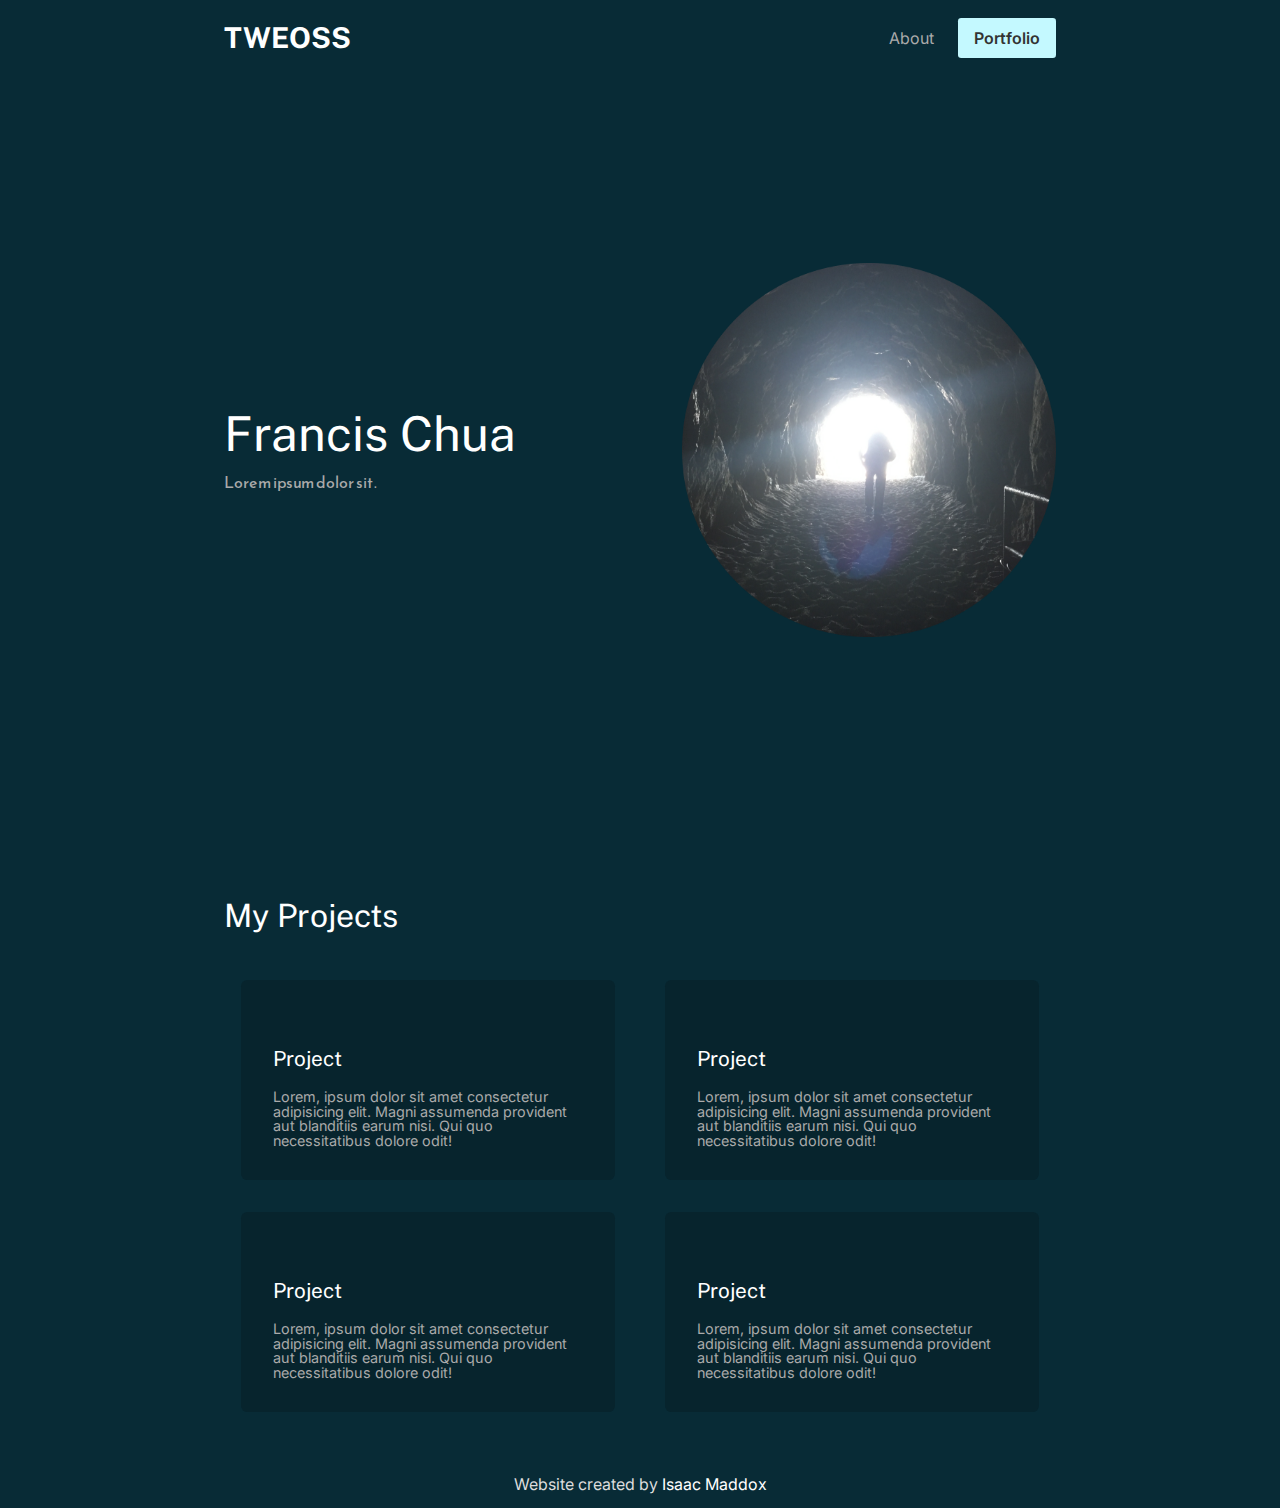
==== portfolio/index.html @ 725a57e7 "Add portfolio (2)" ====
<!DOCTYPE html>
<html lang="en">

<head>
    <meta charset="UTF-8">
    <meta http-equiv="X-UA-Compatible" content="IE=edge">
    <meta name="viewport" content="width=device-width, initial-scale=1.0">
    <link rel="stylesheet" href="../styles.css" type="text/css">
    <script src="https://code.jquery.com/jquery-3.1.0.js"></script>
    <script src="scripts.js"></script>
    <title>Projects - Tweoss</title>
</head>

<body>
    <nav class="nav">
        <div class="nav-wrapper">
            <a href="#" class="nav__name">TWEOSS</a>
            <ul class="nav__links">
                <li><a href="../about/">About</a></li>
                <li><a href="#" class="nav__link-highlight">Portfolio</a></li>
            </ul>
        </div>
    </nav>
    <header class="hero">
        <div class="header__content">
            <span>
                <h1 class="hero__name">Francis Chua</h1>
                <div class="hero__text">Lorem ipsum dolor sit.</div>
            </span>
            <img src="../media/header.png" alt="Francis Chua" class="hero__img">
        </div>
    </header>
    <section class="section section--projects">
        <h2>My Projects</h2>
        <div class="layout layout--two-col">
            <div class="col">
                <div class="card">
                    <img src="../media/ex2.jpg" alt="">
                    <div class="card__title">Project</div>
                    <div class="card__description">Lorem, ipsum dolor sit amet consectetur adipisicing elit. Magni
                        assumenda provident aut blanditiis earum nisi. Qui quo necessitatibus dolore odit!</div>
                </div>
                <div class="card">
                    <img src="../media/ex2.jpg" alt="">
                    <div class="card__title">Project</div>
                    <div class="card__description">Lorem, ipsum dolor sit amet consectetur adipisicing elit. Magni
                        assumenda provident aut blanditiis earum nisi. Qui quo necessitatibus dolore odit!</div>
                </div>
            </div>
            <div class="col">
                <div class="card">
                    <img src="../media/ex.jpg" alt="">
                    <div class="card__title">Project</div>
                    <div class="card__description">Lorem, ipsum dolor sit amet consectetur adipisicing elit. Magni
                        assumenda provident aut blanditiis earum nisi. Qui quo necessitatibus dolore odit!</div>
                </div>
                <div class="card">
                    <img src="../media/ex.jpg" alt="">
                    <div class="card__title">Project</div>
                    <div class="card__description">Lorem, ipsum dolor sit amet consectetur adipisicing elit. Magni
                        assumenda provident aut blanditiis earum nisi. Qui quo necessitatibus dolore odit!</div>
                </div>
            </div>
        </div>
    </section>
    <footer class="footer">
        <p>Website created by <a href="http://isaacmaddox.net">Isaac Maddox</a></p>
    </footer>
</body>

</html>
---- styles.css ----
@import"https://fonts.googleapis.com/css2?family=Inter:wght@100..900&family=Public+Sans:ital,wght@0,100..1,900&family=Reem+Kufi:wght@400..700&display=swap";@import"reset.css";body,html{width:100%;height:100%;background:#082b36}nav.nav{padding:1.5rem 0;position:fixed;width:100%;left:50%;transform:translateX(-50%);background:#082b36}nav.nav .nav-wrapper{width:clamp(300px, 65%, 1000px);display:flex;justify-content:space-between;align-items:center;margin:0 auto}nav.nav a.nav__name{color:#fff;font-family:"Public Sans","Reem Kufi","Inter",Arial,sans-serif;font-size:clamp(20px, 1vw + 1rem, 50px);font-weight:700}nav.nav ul.nav__links{display:flex;gap:1.5rem}nav.nav ul.nav__links li>a{color:#aaa;font-family:"Inter","Reem Kufi",Arial,sans-serif;font-weight:400}nav.nav ul.nav__links li>a:hover{color:#fff}nav.nav ul.nav__links li>a.nav__link-highlight{background:#c4f9ff;padding:.65rem 1rem;color:#333;font-weight:600;border-radius:.2rem}header.hero{height:100%;width:100%;display:flex;align-items:center;justify-content:center}header.hero .header__content{width:clamp(300px, 65%, 1000px);margin:0 auto;display:flex;justify-content:center;align-items:center;flex-wrap:wrap}header.hero .header__content span{color:#fff;margin-right:auto}header.hero .header__content .hero__name{font-family:"Public Sans","Reem Kufi","Inter",Arial,sans-serif;font-size:clamp(32px, 3vw + 1rem, 3rem);margin-bottom:1rem}header.hero .header__content .hero__text{font-family:"Reem Kufi","Public Sans","Inter",Arial,sans-serif;color:#aaa}header.hero .header__content .hero__img{min-width:200px;max-width:45%;aspect-ratio:1/1;margin-left:auto}.section{width:clamp(300px, 65%, 1000px);margin:0 auto 3rem;height:-webkit-max-content;height:-moz-max-content;height:max-content}.section h2{font-family:"Public Sans","Reem Kufi","Inter",Arial,sans-serif;font-size:clamp(28px, 2vw + 1rem, 2rem);color:#fff;margin-bottom:3rem}.section p{font-family:"Inter","Reem Kufi",Arial,sans-serif;color:#ddd;line-height:160%}.section img{min-width:200px;max-width:45%;aspect-ratio:1}.section.section--hasImage{display:flex;align-items:center;gap:3rem}.section.section--hasImage img{min-width:35%}.layout.layout--two-col{display:flex;flex-wrap:wrap;justify-content:space-around;gap:1rem}.layout.layout--two-col .col{width:clamp(250px, 45%, 100%)}.card{padding:2rem;background:#07242d;border-radius:.4rem;width:calc(100% - 4rem);margin-bottom:2rem}.card img{min-width:100%;aspect-ratio:unset}.card .card__title{font-family:"Public Sans","Reem Kufi","Inter",Arial,sans-serif;font-size:1.3rem;color:#fff;margin:1.3rem 0}.card .card__description{font-family:"Inter","Reem Kufi",Arial,sans-serif;color:#aaa;font-size:.9rem}.card:last-of-type{margin-bottom:0}@media(max-width: 816px){header.hero .header__content{justify-content:center;flex-wrap:wrap;gap:1rem 3rem}header.hero .header__content span,header.hero .header__content .hero__img{margin:0}header.hero .header__content .hero__text{text-align:center}header.hero .header__content .hero__img{max-width:75%}.section.section--hasImage{display:block}.section.section--hasImage p,.section.section--hasImage img{min-width:75%;display:block;margin:0 auto}.section.section--hasImage img{margin-top:3rem}}footer{padding:1rem 0;text-align:center;font-family:"Inter","Reem Kufi",Arial,sans-serif;color:#ddd}footer a{font-family:"Inter","Reem Kufi",Arial,sans-serif;color:#fff}
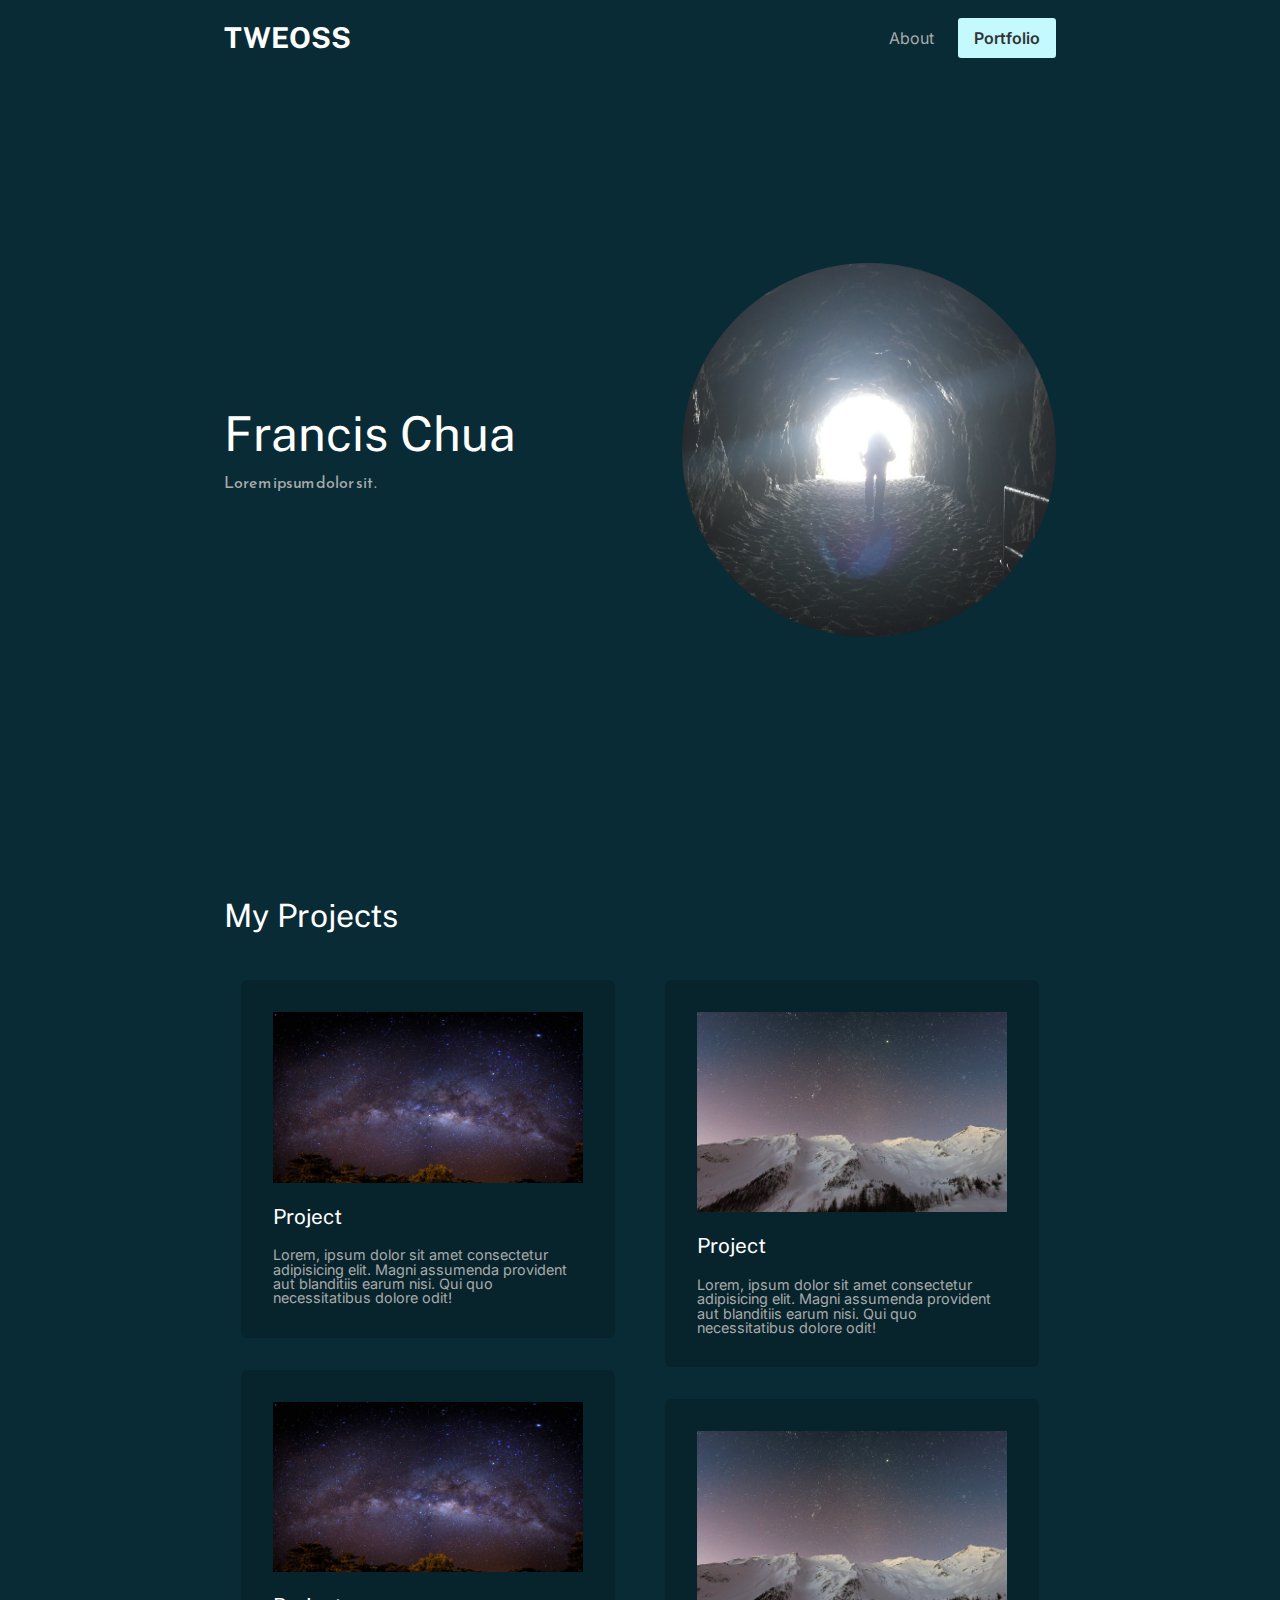
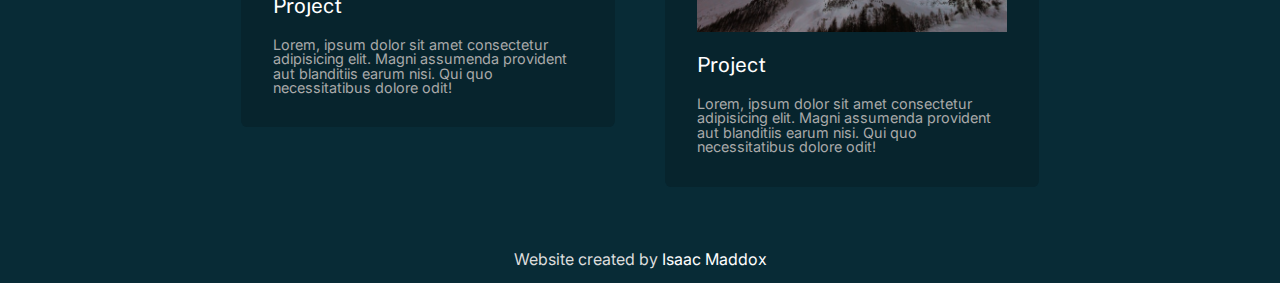
==== commit b5555327: "Add cards, modals" ====
--- a/portfolio/index.html
+++ b/portfolio/index.html
@@ -14,7 +14,7 @@
 <body>
     <nav class="nav">
         <div class="nav-wrapper">
-            <a href="#" class="nav__name">TWEOSS</a>
+            <a href="../" class="nav__name">TWEOSS</a>
             <ul class="nav__links">
                 <li><a href="../about/">About</a></li>
                 <li><a href="#" class="nav__link-highlight">Portfolio</a></li>
@@ -30,17 +30,32 @@
             <img src="../media/header.png" alt="Francis Chua" class="hero__img">
         </div>
     </header>
+    <div class="modal-backdrop"></div>
+    <div class="modal" id="modal-one">
+        <img src="../media/ex.jpg" alt="">
+        <h2>Project</h2>
+        <p>Lorem ipsum dolor, sit amet consectetur adipisicing elit. Corrupti hic molestiae sed placeat? Sint iure
+            voluptas eum, nisi culpa quas ut laboriosam harum nam qui.</p>
+        <a href="http://project.com">View Project</a>
+    </div>
+    <div class="modal" id="modal-two">
+        <img src="../media/ex2.jpg" alt="">
+        <h2>Project</h2>
+        <p>Lorem ipsum dolor, sit amet consectetur adipisicing elit. Corrupti hic molestiae sed placeat? Sint iure
+            voluptas eum, nisi culpa quas ut laboriosam harum nam qui.</p>
+        <a href="http://project.com">View Project</a>
+    </div>
     <section class="section section--projects">
         <h2>My Projects</h2>
         <div class="layout layout--two-col">
             <div class="col">
-                <div class="card">
+                <div class="card" data-modal="modal-two">
                     <img src="../media/ex2.jpg" alt="">
                     <div class="card__title">Project</div>
                     <div class="card__description">Lorem, ipsum dolor sit amet consectetur adipisicing elit. Magni
                         assumenda provident aut blanditiis earum nisi. Qui quo necessitatibus dolore odit!</div>
                 </div>
-                <div class="card">
+                <div class="card" data-modal="modal-two">
                     <img src="../media/ex2.jpg" alt="">
                     <div class="card__title">Project</div>
                     <div class="card__description">Lorem, ipsum dolor sit amet consectetur adipisicing elit. Magni
@@ -48,13 +63,13 @@
                 </div>
             </div>
             <div class="col">
-                <div class="card">
+                <div class="card" data-modal="modal-one">
                     <img src="../media/ex.jpg" alt="">
                     <div class="card__title">Project</div>
                     <div class="card__description">Lorem, ipsum dolor sit amet consectetur adipisicing elit. Magni
                         assumenda provident aut blanditiis earum nisi. Qui quo necessitatibus dolore odit!</div>
                 </div>
-                <div class="card">
+                <div class="card" data-modal="modal-one">
                     <img src="../media/ex.jpg" alt="">
                     <div class="card__title">Project</div>
                     <div class="card__description">Lorem, ipsum dolor sit amet consectetur adipisicing elit. Magni
--- a/styles.css
+++ b/styles.css
@@ -1 +1 @@
-@import"https://fonts.googleapis.com/css2?family=Inter:wght@100..900&family=Public+Sans:ital,wght@0,100..1,900&family=Reem+Kufi:wght@400..700&display=swap";@import"reset.css";body,html{width:100%;height:100%;background:#082b36}nav.nav{padding:1.5rem 0;position:fixed;width:100%;left:50%;transform:translateX(-50%);background:#082b36}nav.nav .nav-wrapper{width:clamp(300px, 65%, 1000px);display:flex;justify-content:space-between;align-items:center;margin:0 auto}nav.nav a.nav__name{color:#fff;font-family:"Public Sans","Reem Kufi","Inter",Arial,sans-serif;font-size:clamp(20px, 1vw + 1rem, 50px);font-weight:700}nav.nav ul.nav__links{display:flex;gap:1.5rem}nav.nav ul.nav__links li>a{color:#aaa;font-family:"Inter","Reem Kufi",Arial,sans-serif;font-weight:400}nav.nav ul.nav__links li>a:hover{color:#fff}nav.nav ul.nav__links li>a.nav__link-highlight{background:#c4f9ff;padding:.65rem 1rem;color:#333;font-weight:600;border-radius:.2rem}header.hero{height:100%;width:100%;display:flex;align-items:center;justify-content:center}header.hero .header__content{width:clamp(300px, 65%, 1000px);margin:0 auto;display:flex;justify-content:center;align-items:center;flex-wrap:wrap}header.hero .header__content span{color:#fff;margin-right:auto}header.hero .header__content .hero__name{font-family:"Public Sans","Reem Kufi","Inter",Arial,sans-serif;font-size:clamp(32px, 3vw + 1rem, 3rem);margin-bottom:1rem}header.hero .header__content .hero__text{font-family:"Reem Kufi","Public Sans","Inter",Arial,sans-serif;color:#aaa}header.hero .header__content .hero__img{min-width:200px;max-width:45%;aspect-ratio:1/1;margin-left:auto}.section{width:clamp(300px, 65%, 1000px);margin:0 auto 3rem;height:-webkit-max-content;height:-moz-max-content;height:max-content}.section h2{font-family:"Public Sans","Reem Kufi","Inter",Arial,sans-serif;font-size:clamp(28px, 2vw + 1rem, 2rem);color:#fff;margin-bottom:3rem}.section p{font-family:"Inter","Reem Kufi",Arial,sans-serif;color:#ddd;line-height:160%}.section img{min-width:200px;max-width:45%;aspect-ratio:1}.section.section--hasImage{display:flex;align-items:center;gap:3rem}.section.section--hasImage img{min-width:35%}.layout.layout--two-col{display:flex;flex-wrap:wrap;justify-content:space-around;gap:1rem}.layout.layout--two-col .col{width:clamp(250px, 45%, 100%)}.card{padding:2rem;background:#07242d;border-radius:.4rem;width:calc(100% - 4rem);margin-bottom:2rem}.card img{min-width:100%;aspect-ratio:unset}.card .card__title{font-family:"Public Sans","Reem Kufi","Inter",Arial,sans-serif;font-size:1.3rem;color:#fff;margin:1.3rem 0}.card .card__description{font-family:"Inter","Reem Kufi",Arial,sans-serif;color:#aaa;font-size:.9rem}.card:last-of-type{margin-bottom:0}@media(max-width: 816px){header.hero .header__content{justify-content:center;flex-wrap:wrap;gap:1rem 3rem}header.hero .header__content span,header.hero .header__content .hero__img{margin:0}header.hero .header__content .hero__text{text-align:center}header.hero .header__content .hero__img{max-width:75%}.section.section--hasImage{display:block}.section.section--hasImage p,.section.section--hasImage img{min-width:75%;display:block;margin:0 auto}.section.section--hasImage img{margin-top:3rem}}footer{padding:1rem 0;text-align:center;font-family:"Inter","Reem Kufi",Arial,sans-serif;color:#ddd}footer a{font-family:"Inter","Reem Kufi",Arial,sans-serif;color:#fff}+@import"https://fonts.googleapis.com/css2?family=Inter:wght@100..900&family=Public+Sans:ital,wght@0,100..1,900&family=Reem+Kufi:wght@400..700&display=swap";@import"reset.css";body,html{width:100%;height:100%;background:#082b36}nav.nav{padding:1.5rem 0;position:fixed;width:100%;left:50%;transform:translateX(-50%);background:#082b36}nav.nav .nav-wrapper{width:clamp(300px, 65%, 1000px);display:flex;justify-content:space-between;align-items:center;margin:0 auto}nav.nav a.nav__name{color:#fff;font-family:"Public Sans","Reem Kufi","Inter",Arial,sans-serif;font-size:clamp(20px, 1vw + 1rem, 50px);font-weight:700}nav.nav ul.nav__links{display:flex;gap:1.5rem}nav.nav ul.nav__links li>a{color:#aaa;font-family:"Inter","Reem Kufi",Arial,sans-serif;font-weight:400}nav.nav ul.nav__links li>a:hover{color:#fff}nav.nav ul.nav__links li>a.nav__link-highlight{background:#c4f9ff;padding:.65rem 1rem;color:#333;font-weight:600;border-radius:.2rem}header.hero{height:100%;width:100%;display:flex;align-items:center;justify-content:center}header.hero .header__content{width:clamp(300px, 65%, 1000px);margin:0 auto;display:flex;justify-content:center;align-items:center;flex-wrap:wrap}header.hero .header__content span{color:#fff;margin-right:auto}header.hero .header__content .hero__name{font-family:"Public Sans","Reem Kufi","Inter",Arial,sans-serif;font-size:clamp(32px, 3vw + 1rem, 3rem);margin-bottom:1rem}header.hero .header__content .hero__text{font-family:"Reem Kufi","Public Sans","Inter",Arial,sans-serif;color:#aaa}header.hero .header__content .hero__img{min-width:200px;max-width:45%;aspect-ratio:1/1;margin-left:auto}.section{width:clamp(300px, 65%, 1000px);margin:0 auto 3rem;height:-webkit-max-content;height:-moz-max-content;height:max-content}.section h2{font-family:"Public Sans","Reem Kufi","Inter",Arial,sans-serif;font-size:clamp(28px, 2vw + 1rem, 2rem);color:#fff;margin-bottom:3rem}.section p{font-family:"Inter","Reem Kufi",Arial,sans-serif;color:#ddd;line-height:160%}.section img{min-width:200px;max-width:45%;aspect-ratio:1}.section.section--hasImage{display:flex;align-items:center;gap:3rem}.section.section--hasImage img{min-width:35%}.layout.layout--two-col{display:flex;flex-wrap:wrap;justify-content:space-around;gap:1rem}.layout.layout--two-col .col{width:clamp(250px, 45%, 100%)}.card{padding:2rem;background:#07242d;border-radius:.4rem;width:calc(100% - 4rem);margin-bottom:2rem;cursor:pointer;transition:background .1s ease,box-shadow .1s ease}.card:hover{background:#06222b;box-shadow:1px 1px 15px #0002}.card img{min-width:100%;aspect-ratio:unset}.card .card__title{font-family:"Public Sans","Reem Kufi","Inter",Arial,sans-serif;font-size:1.3rem;color:#fff;margin:1.3rem 0}.card .card__description{font-family:"Inter","Reem Kufi",Arial,sans-serif;color:#aaa;font-size:.9rem}.card:last-of-type{margin-bottom:0}.modal-backdrop{position:fixed;top:0;left:0;bottom:0;right:0;background:#0009;z-index:2;-webkit-backdrop-filter:blur(4px);backdrop-filter:blur(4px);opacity:0;pointer-events:none;transition:opacity .1s ease}.modal-backdrop.show{opacity:1;pointer-events:all}.modal{width:clamp(300px, 35%, 700px);position:fixed;top:49%;left:50%;transform:translate(-50%, -50%);background:#07242d;padding:2rem;z-index:3;border-radius:.3rem;max-height:95%;overflow:auto;opacity:0;pointer-events:none;transition:top .1s ease,opacity .1s ease}.modal.show{top:50%;opacity:1;pointer-events:all}.modal h2{font-family:"Public Sans","Reem Kufi","Inter",Arial,sans-serif;color:#fff;font-size:1.4rem;margin:1rem 0}.modal p{font-family:"Inter","Reem Kufi",Arial,sans-serif;color:#ddd;font-size:1rem}.modal img{max-width:100%}.modal a{font-family:"Reem Kufi","Public Sans","Inter",Arial,sans-serif;color:#333;font-weight:600;border-radius:.2rem;background:#c4f9ff;display:block;padding:.75rem 1rem;width:-webkit-max-content;width:-moz-max-content;width:max-content;margin-top:1rem}@media(max-width: 816px){header.hero .header__content{justify-content:center;flex-wrap:wrap;gap:1rem 3rem}header.hero .header__content span,header.hero .header__content .hero__img{margin:0}header.hero .header__content .hero__text{text-align:center}header.hero .header__content .hero__img{max-width:75%}.section.section--hasImage{display:block}.section.section--hasImage p,.section.section--hasImage img{min-width:75%;display:block;margin:0 auto}.section.section--hasImage img{margin-top:3rem}}footer{padding:1rem 0;text-align:center;font-family:"Inter","Reem Kufi",Arial,sans-serif;color:#ddd}footer a{font-family:"Inter","Reem Kufi",Arial,sans-serif;color:#fff}